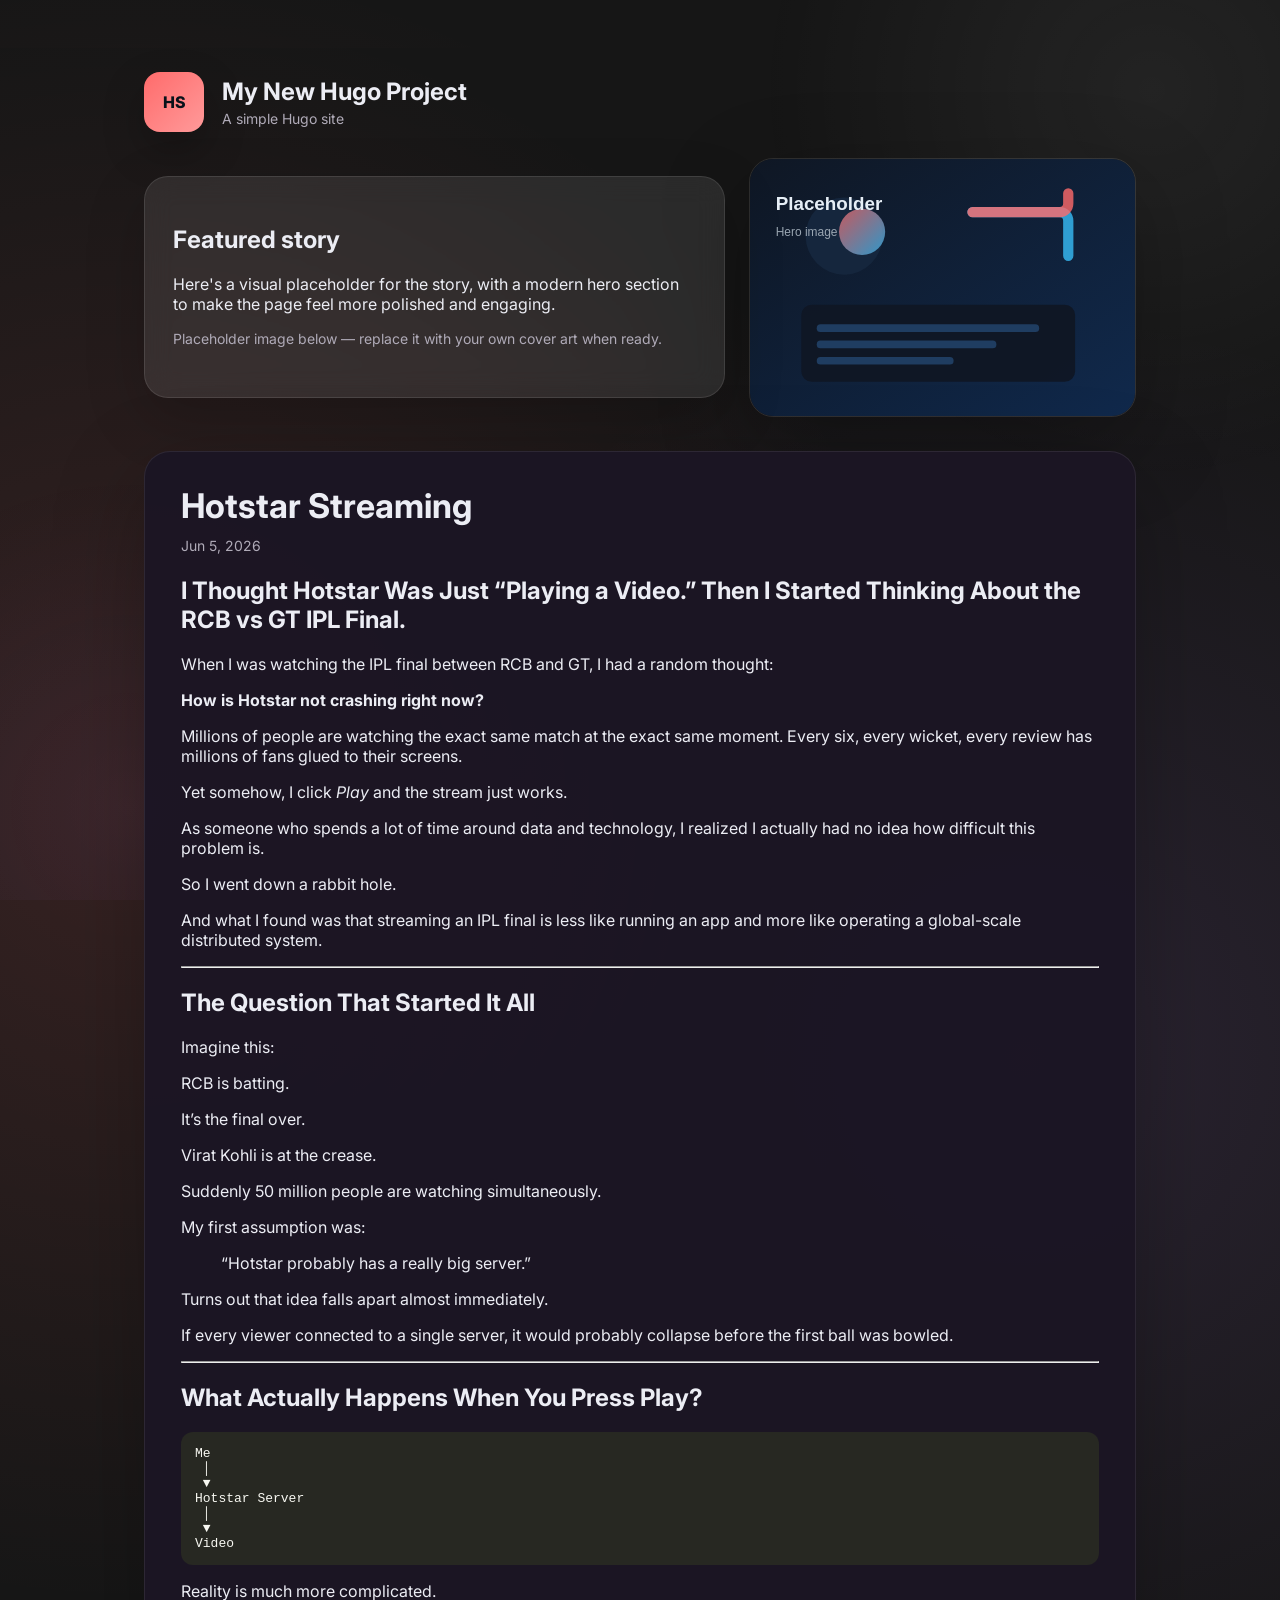
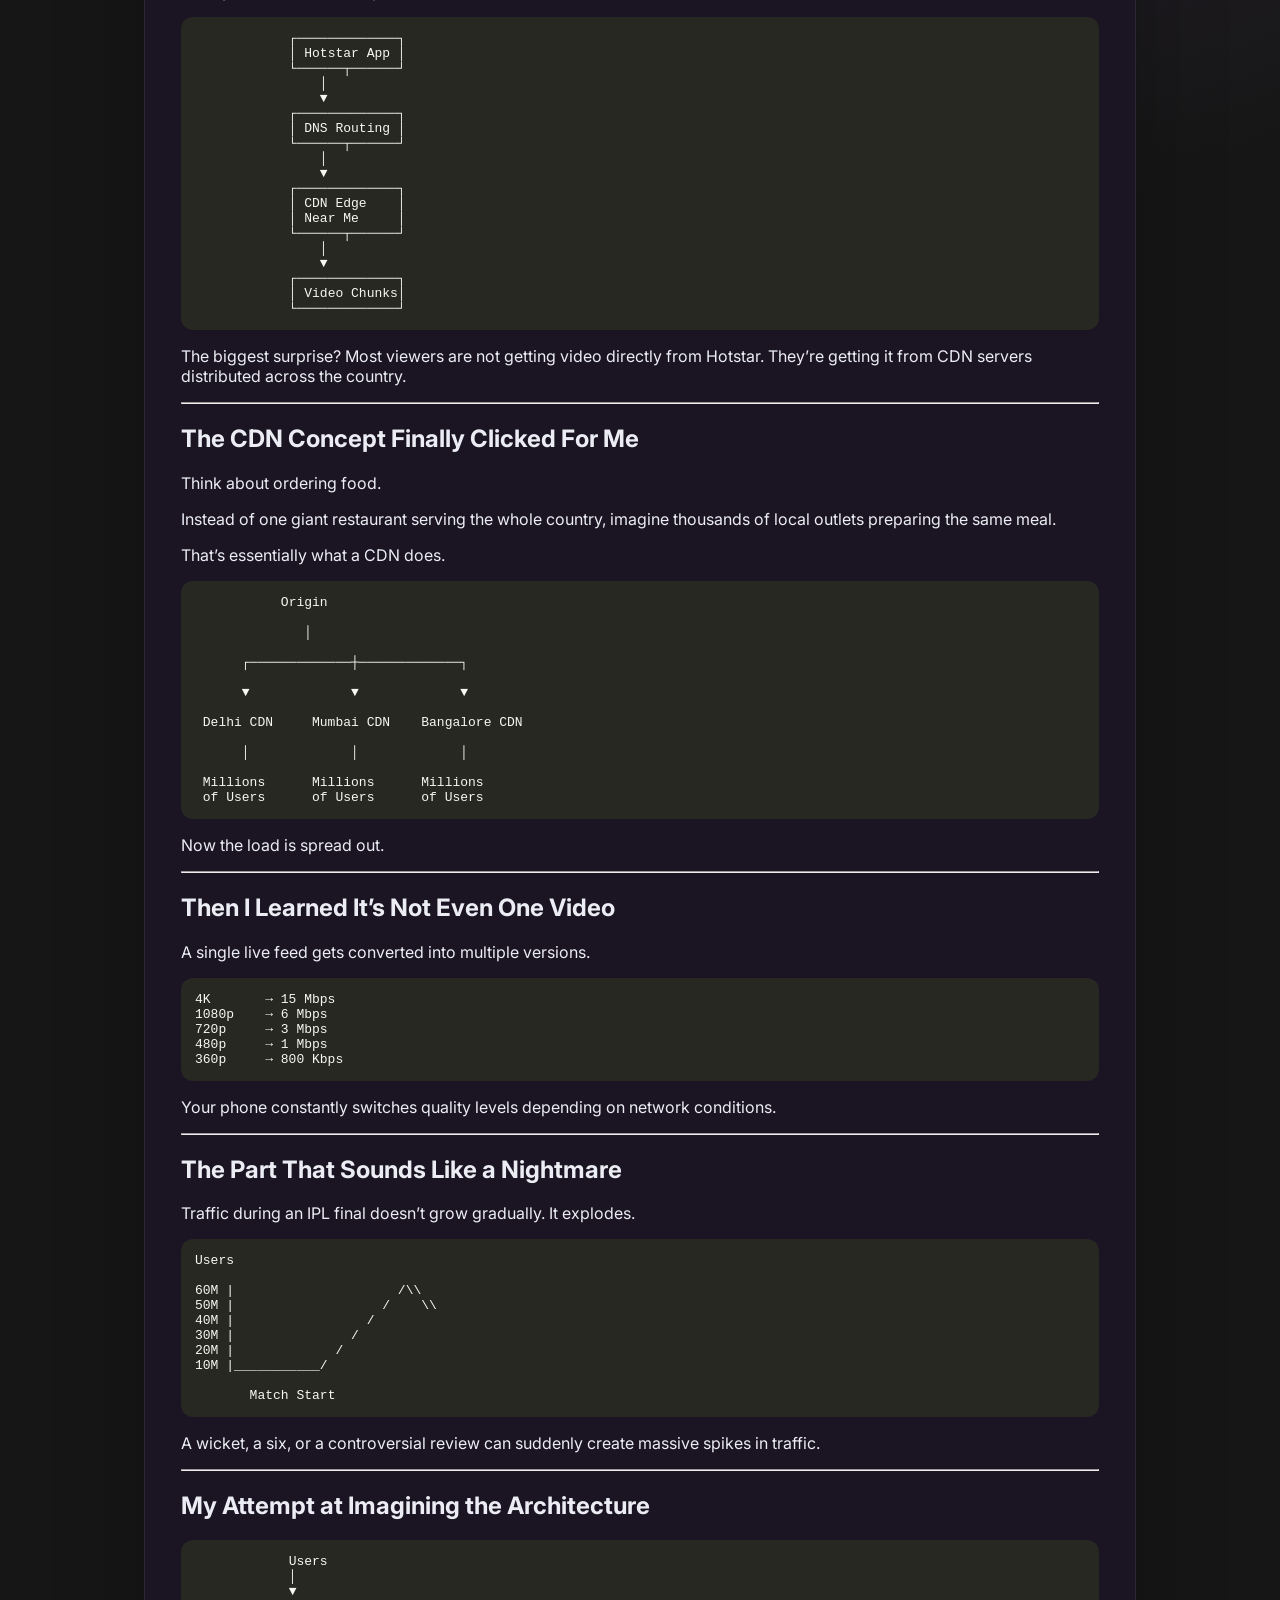
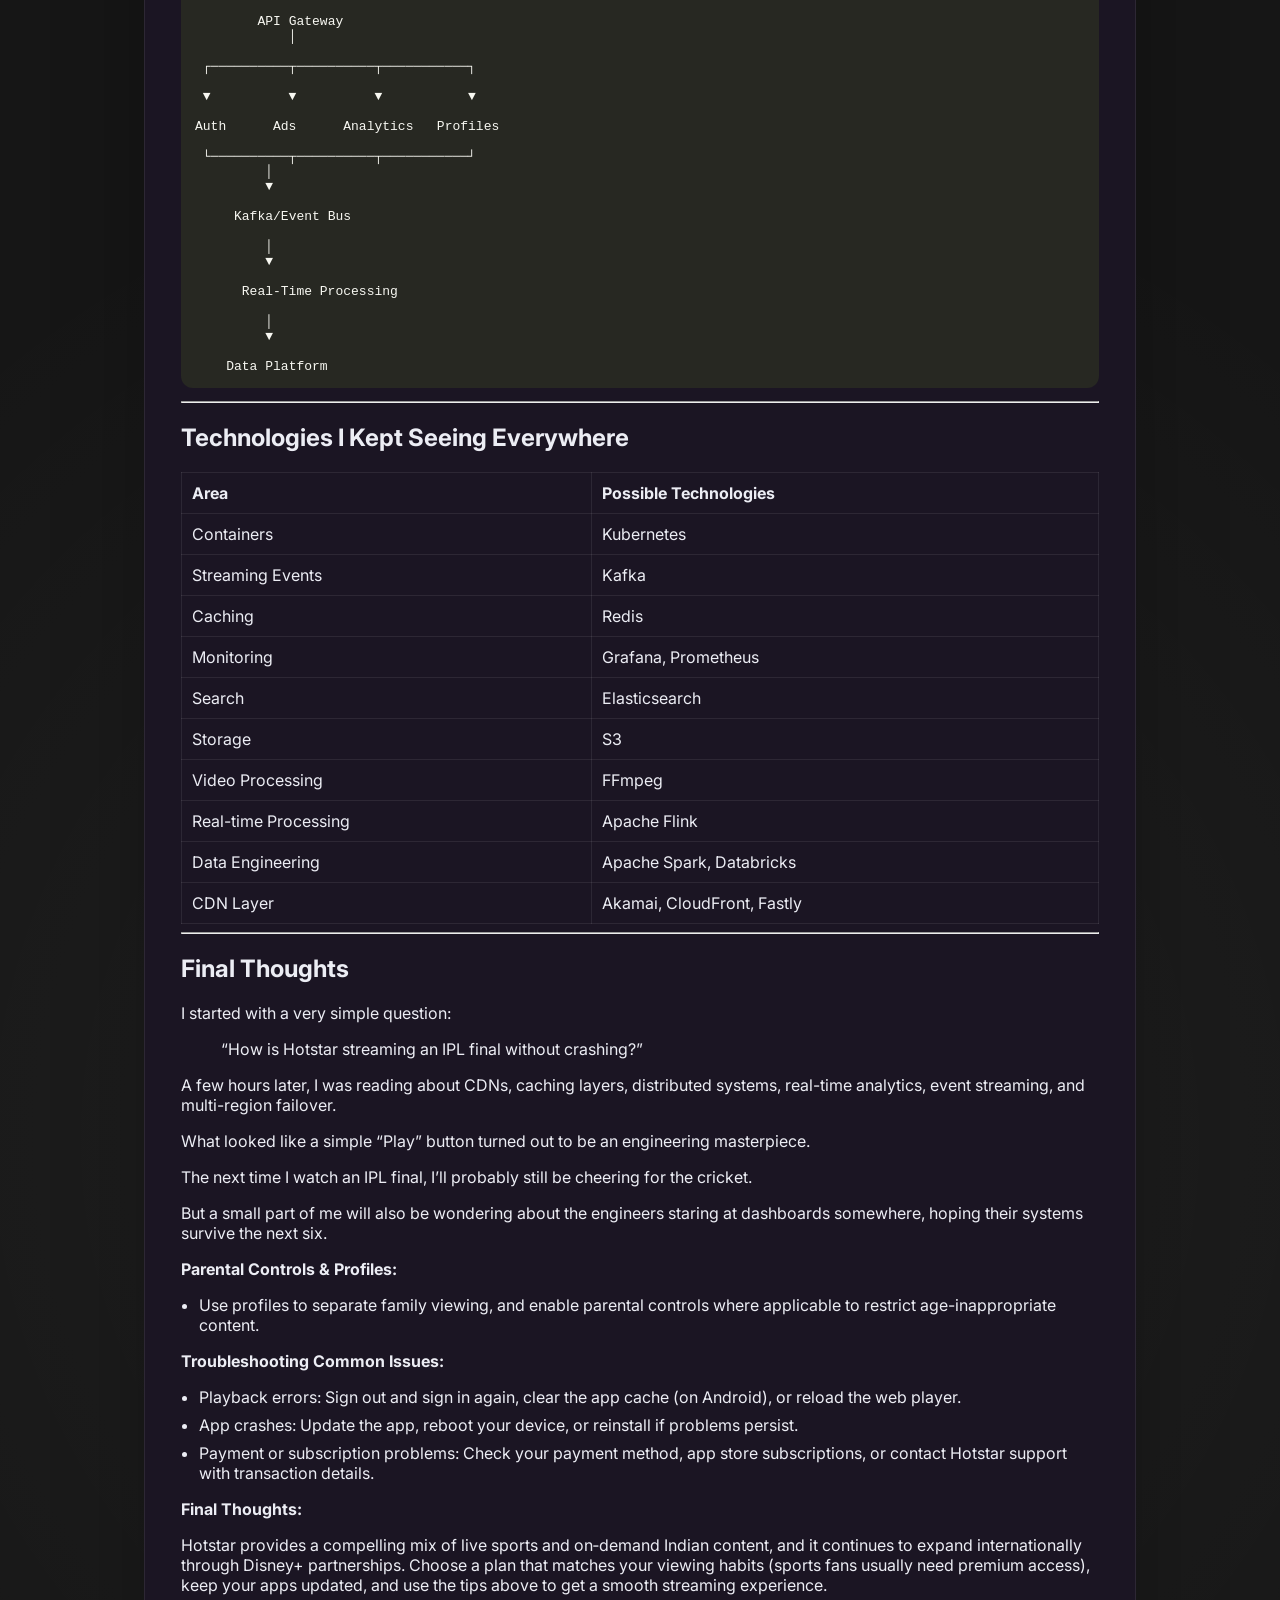
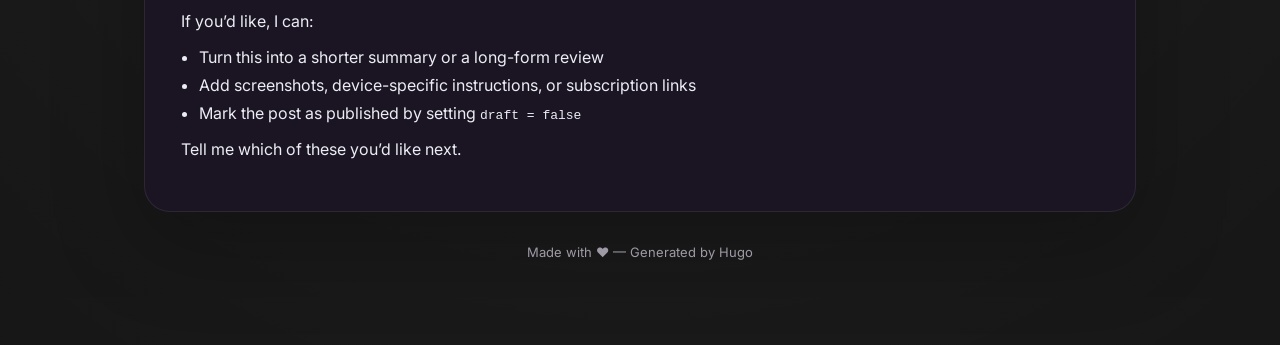
==== posts/hotstar-streaming/index.html @ 92d3372a "Deploy generated Hugo site to root for GitHub Pages" ====
<!doctype html>
<html>
  <head><script src="/livereload.js?mindelay=10&amp;v=2&amp;port=1314&amp;path=livereload" data-no-instant defer></script>
    <meta charset="utf-8">
    <meta name="viewport" content="width=device-width,initial-scale=1">
    <link rel="stylesheet" href="/css/style.css">
    <link href="https://fonts.googleapis.com/css2?family=Inter:wght@300;400;600;700&display=swap" rel="stylesheet">
    <title>Hotstar Streaming - My New Hugo Project</title>
  </head>
  <body>
    <div class="container">
      <div class="site-header">
        <div class="logo">HS</div>
        <div>
          <h1 class="title">My New Hugo Project</h1>
          <p class="subtitle">A simple Hugo site</p>
        </div>
      </div>

      <div class="hero">
        <div class="hero-inner">
          <h2>Featured story</h2>
          <p>Here's a visual placeholder for the story, with a modern hero section to make the page feel more polished and engaging.</p>
          <p class="meta">Placeholder image below — replace it with your own cover art when ready.</p>
        </div>
        <div class="hero-image">
          <img src="/images/placeholder-hero.svg" alt="Placeholder image" />
        </div>
      </div>

      <div class="card">
        <h2 class="post-title">Hotstar Streaming</h2>
        <div class="meta">Jun 5, 2026</div>
        <article>
          <h1 id="i-thought-hotstar-was-just-playing-a-video-then-i-started-thinking-about-the-rcb-vs-gt-ipl-final">I Thought Hotstar Was Just “Playing a Video.” Then I Started Thinking About the RCB vs GT IPL Final.</h1>
<p>When I was watching the IPL final between RCB and GT, I had a random thought:</p>
<p><strong>How is Hotstar not crashing right now?</strong></p>
<p>Millions of people are watching the exact same match at the exact same moment. Every six, every wicket, every review has millions of fans glued to their screens.</p>
<p>Yet somehow, I click <em>Play</em> and the stream just works.</p>
<p>As someone who spends a lot of time around data and technology, I realized I actually had no idea how difficult this problem is.</p>
<p>So I went down a rabbit hole.</p>
<p>And what I found was that streaming an IPL final is less like running an app and more like operating a global-scale distributed system.</p>
<hr>
<h1 id="the-question-that-started-it-all">The Question That Started It All</h1>
<p>Imagine this:</p>
<p>RCB is batting.</p>
<p>It&rsquo;s the final over.</p>
<p>Virat Kohli is at the crease.</p>
<p>Suddenly 50 million people are watching simultaneously.</p>
<p>My first assumption was:</p>
<blockquote>
<p>&ldquo;Hotstar probably has a really big server.&rdquo;</p>
</blockquote>
<p>Turns out that idea falls apart almost immediately.</p>
<p>If every viewer connected to a single server, it would probably collapse before the first ball was bowled.</p>
<hr>
<h2 id="what-actually-happens-when-you-press-play">What Actually Happens When You Press Play?</h2>
<div class="highlight"><pre tabindex="0" style="color:#f8f8f2;background-color:#272822;-moz-tab-size:4;-o-tab-size:4;tab-size:4;-webkit-text-size-adjust:none;"><code class="language-text" data-lang="text"><span style="display:flex;"><span>Me
</span></span><span style="display:flex;"><span> │
</span></span><span style="display:flex;"><span> ▼
</span></span><span style="display:flex;"><span>Hotstar Server
</span></span><span style="display:flex;"><span> │
</span></span><span style="display:flex;"><span> ▼
</span></span><span style="display:flex;"><span>Video
</span></span></code></pre></div><p>Reality is much more complicated.</p>
<div class="highlight"><pre tabindex="0" style="color:#f8f8f2;background-color:#272822;-moz-tab-size:4;-o-tab-size:4;tab-size:4;-webkit-text-size-adjust:none;"><code class="language-text" data-lang="text"><span style="display:flex;"><span>			┌─────────────┐
</span></span><span style="display:flex;"><span>			│ Hotstar App │
</span></span><span style="display:flex;"><span>			└──────┬──────┘
</span></span><span style="display:flex;"><span>				│
</span></span><span style="display:flex;"><span>				▼
</span></span><span style="display:flex;"><span>			┌─────────────┐
</span></span><span style="display:flex;"><span>			│ DNS Routing │
</span></span><span style="display:flex;"><span>			└──────┬──────┘
</span></span><span style="display:flex;"><span>				│
</span></span><span style="display:flex;"><span>				▼
</span></span><span style="display:flex;"><span>			┌─────────────┐
</span></span><span style="display:flex;"><span>			│ CDN Edge    │
</span></span><span style="display:flex;"><span>			│ Near Me     │
</span></span><span style="display:flex;"><span>			└──────┬──────┘
</span></span><span style="display:flex;"><span>				│
</span></span><span style="display:flex;"><span>				▼
</span></span><span style="display:flex;"><span>			┌─────────────┐
</span></span><span style="display:flex;"><span>			│ Video Chunks│
</span></span><span style="display:flex;"><span>			└─────────────┘
</span></span></code></pre></div><p>The biggest surprise? Most viewers are not getting video directly from Hotstar. They&rsquo;re getting it from CDN servers distributed across the country.</p>
<hr>
<h2 id="the-cdn-concept-finally-clicked-for-me">The CDN Concept Finally Clicked For Me</h2>
<p>Think about ordering food.</p>
<p>Instead of one giant restaurant serving the whole country, imagine thousands of local outlets preparing the same meal.</p>
<p>That&rsquo;s essentially what a CDN does.</p>
<div class="highlight"><pre tabindex="0" style="color:#f8f8f2;background-color:#272822;-moz-tab-size:4;-o-tab-size:4;tab-size:4;-webkit-text-size-adjust:none;"><code class="language-text" data-lang="text"><span style="display:flex;"><span>		   Origin
</span></span><span style="display:flex;"><span>
</span></span><span style="display:flex;"><span>		      │
</span></span><span style="display:flex;"><span>
</span></span><span style="display:flex;"><span>      ┌─────────────┼─────────────┐
</span></span><span style="display:flex;"><span>
</span></span><span style="display:flex;"><span>      ▼             ▼             ▼
</span></span><span style="display:flex;"><span>
</span></span><span style="display:flex;"><span> Delhi CDN     Mumbai CDN    Bangalore CDN
</span></span><span style="display:flex;"><span>
</span></span><span style="display:flex;"><span>      │             │             │
</span></span><span style="display:flex;"><span>
</span></span><span style="display:flex;"><span> Millions      Millions      Millions
</span></span><span style="display:flex;"><span> of Users      of Users      of Users
</span></span></code></pre></div><p>Now the load is spread out.</p>
<hr>
<h2 id="then-i-learned-its-not-even-one-video">Then I Learned It&rsquo;s Not Even One Video</h2>
<p>A single live feed gets converted into multiple versions.</p>
<div class="highlight"><pre tabindex="0" style="color:#f8f8f2;background-color:#272822;-moz-tab-size:4;-o-tab-size:4;tab-size:4;-webkit-text-size-adjust:none;"><code class="language-text" data-lang="text"><span style="display:flex;"><span>4K       → 15 Mbps
</span></span><span style="display:flex;"><span>1080p    → 6 Mbps
</span></span><span style="display:flex;"><span>720p     → 3 Mbps
</span></span><span style="display:flex;"><span>480p     → 1 Mbps
</span></span><span style="display:flex;"><span>360p     → 800 Kbps
</span></span></code></pre></div><p>Your phone constantly switches quality levels depending on network conditions.</p>
<hr>
<h2 id="the-part-that-sounds-like-a-nightmare">The Part That Sounds Like a Nightmare</h2>
<p>Traffic during an IPL final doesn&rsquo;t grow gradually. It explodes.</p>
<div class="highlight"><pre tabindex="0" style="color:#f8f8f2;background-color:#272822;-moz-tab-size:4;-o-tab-size:4;tab-size:4;-webkit-text-size-adjust:none;"><code class="language-text" data-lang="text"><span style="display:flex;"><span>Users
</span></span><span style="display:flex;"><span>
</span></span><span style="display:flex;"><span>60M |                     /\\
</span></span><span style="display:flex;"><span>50M |                   /    \\
</span></span><span style="display:flex;"><span>40M |                 /
</span></span><span style="display:flex;"><span>30M |               /
</span></span><span style="display:flex;"><span>20M |             /
</span></span><span style="display:flex;"><span>10M |___________/
</span></span><span style="display:flex;"><span>
</span></span><span style="display:flex;"><span>	   Match Start
</span></span></code></pre></div><p>A wicket, a six, or a controversial review can suddenly create massive spikes in traffic.</p>
<hr>
<h2 id="my-attempt-at-imagining-the-architecture">My Attempt at Imagining the Architecture</h2>
<div class="highlight"><pre tabindex="0" style="color:#f8f8f2;background-color:#272822;-moz-tab-size:4;-o-tab-size:4;tab-size:4;-webkit-text-size-adjust:none;"><code class="language-text" data-lang="text"><span style="display:flex;"><span>		    Users
</span></span><span style="display:flex;"><span>			│
</span></span><span style="display:flex;"><span>			▼
</span></span><span style="display:flex;"><span>
</span></span><span style="display:flex;"><span>		API Gateway
</span></span><span style="display:flex;"><span>			│
</span></span><span style="display:flex;"><span>
</span></span><span style="display:flex;"><span> ┌──────────┬──────────┬───────────┐
</span></span><span style="display:flex;"><span>
</span></span><span style="display:flex;"><span> ▼          ▼          ▼           ▼
</span></span><span style="display:flex;"><span>
</span></span><span style="display:flex;"><span>Auth      Ads      Analytics   Profiles
</span></span><span style="display:flex;"><span>
</span></span><span style="display:flex;"><span> └──────────┬──────────┬───────────┘
</span></span><span style="display:flex;"><span>	     │
</span></span><span style="display:flex;"><span>	     ▼
</span></span><span style="display:flex;"><span>
</span></span><span style="display:flex;"><span>	 Kafka/Event Bus
</span></span><span style="display:flex;"><span>
</span></span><span style="display:flex;"><span>	     │
</span></span><span style="display:flex;"><span>	     ▼
</span></span><span style="display:flex;"><span>
</span></span><span style="display:flex;"><span>      Real-Time Processing
</span></span><span style="display:flex;"><span>
</span></span><span style="display:flex;"><span>	     │
</span></span><span style="display:flex;"><span>	     ▼
</span></span><span style="display:flex;"><span>
</span></span><span style="display:flex;"><span>	Data Platform
</span></span></code></pre></div><hr>
<h2 id="technologies-i-kept-seeing-everywhere">Technologies I Kept Seeing Everywhere</h2>
<table>
	<thead>
			<tr>
					<th>Area</th>
					<th>Possible Technologies</th>
			</tr>
	</thead>
	<tbody>
			<tr>
					<td>Containers</td>
					<td>Kubernetes</td>
			</tr>
			<tr>
					<td>Streaming Events</td>
					<td>Kafka</td>
			</tr>
			<tr>
					<td>Caching</td>
					<td>Redis</td>
			</tr>
			<tr>
					<td>Monitoring</td>
					<td>Grafana, Prometheus</td>
			</tr>
			<tr>
					<td>Search</td>
					<td>Elasticsearch</td>
			</tr>
			<tr>
					<td>Storage</td>
					<td>S3</td>
			</tr>
			<tr>
					<td>Video Processing</td>
					<td>FFmpeg</td>
			</tr>
			<tr>
					<td>Real-time Processing</td>
					<td>Apache Flink</td>
			</tr>
			<tr>
					<td>Data Engineering</td>
					<td>Apache Spark, Databricks</td>
			</tr>
			<tr>
					<td>CDN Layer</td>
					<td>Akamai, CloudFront, Fastly</td>
			</tr>
	</tbody>
</table>
<hr>
<h2 id="final-thoughts">Final Thoughts</h2>
<p>I started with a very simple question:</p>
<blockquote>
<p>&ldquo;How is Hotstar streaming an IPL final without crashing?&rdquo;</p>
</blockquote>
<p>A few hours later, I was reading about CDNs, caching layers, distributed systems, real-time analytics, event streaming, and multi-region failover.</p>
<p>What looked like a simple &ldquo;Play&rdquo; button turned out to be an engineering masterpiece.</p>
<p>The next time I watch an IPL final, I&rsquo;ll probably still be cheering for the cricket.</p>
<p>But a small part of me will also be wondering about the engineers staring at dashboards somewhere, hoping their systems survive the next six.</p>
<p><strong>Parental Controls &amp; Profiles:</strong></p>
<ul>
<li>Use profiles to separate family viewing, and enable parental controls where applicable to restrict age-inappropriate content.</li>
</ul>
<p><strong>Troubleshooting Common Issues:</strong></p>
<ul>
<li>Playback errors: Sign out and sign in again, clear the app cache (on Android), or reload the web player.</li>
<li>App crashes: Update the app, reboot your device, or reinstall if problems persist.</li>
<li>Payment or subscription problems: Check your payment method, app store subscriptions, or contact Hotstar support with transaction details.</li>
</ul>
<p><strong>Final Thoughts:</strong></p>
<p>Hotstar provides a compelling mix of live sports and on‑demand Indian content, and it continues to expand internationally through Disney+ partnerships. Choose a plan that matches your viewing habits (sports fans usually need premium access), keep your apps updated, and use the tips above to get a smooth streaming experience.</p>
<p>If you&rsquo;d like, I can:</p>
<ul>
<li>Turn this into a shorter summary or a long-form review</li>
<li>Add screenshots, device-specific instructions, or subscription links</li>
<li>Mark the post as published by setting <code>draft = false</code></li>
</ul>
<p>Tell me which of these you&rsquo;d like next.</p>

        </article>
      </div>

      <footer>
        <p>Made with ❤ — Generated by Hugo</p>
      </footer>
    </div>
  </body>
</html>
---- css/style.css ----
:root{
  --bg:#161616;
  --card:#1e1e26;
  --muted:#b0abb8;
  --accent:#ff6b6b;
  --accent2:#c084fc;
  --maxw:1040px;
}
*{box-sizing:border-box}
html,body{min-height:100%;margin:0;font-family:Inter, system-ui, -apple-system, 'Segoe UI', Roboto, 'Helvetica Neue', Arial;background:radial-gradient(circle at 10% 15%, rgba(255,107,107,0.14), transparent 18%),radial-gradient(circle at 80% 20%, rgba(192,132,252,0.12), transparent 18%),radial-gradient(circle at 50% 85%, rgba(255,255,255,0.05), transparent 24%), var(--bg);color:#ecedf4}
body::before{content:'';position:fixed;inset:0;background:radial-gradient(circle at 90% 10%, rgba(255,255,255,0.06), transparent 28%),radial-gradient(circle at 10% 90%, rgba(192,132,252,0.05), transparent 24%);pointer-events:none;z-index:0}
a{color:var(--accent);text-decoration:none}
.container{position:relative;z-index:1;max-width:var(--maxw);margin:48px auto;padding:24px}
.site-header{display:flex;align-items:center;gap:18px;margin-bottom:26px}
.logo{width:60px;height:60px;border-radius:16px;background:linear-gradient(135deg,var(--accent),#ff9a9a);display:flex;align-items:center;justify-content:center;font-weight:800;color:#08121a;box-shadow:0 18px 40px rgba(0,0,0,0.25)}
.title{font-size:24px;margin:0}
.subtitle{color:var(--muted);margin:4px 0 0;font-size:14px}
.hero{display:grid;grid-template-columns:1.35fr 0.9fr;gap:24px;margin-bottom:34px;align-items:center}
.hero-inner{background:rgba(255,255,255,0.09);border:1px solid rgba(255,255,255,0.10);padding:28px;border-radius:24px;box-shadow:0 20px 60px rgba(0,0,0,0.18);backdrop-filter:blur(14px)}
.hero-image{border-radius:24px;overflow:hidden;box-shadow:0 28px 90px rgba(0,0,0,0.25);border:1px solid rgba(255,255,255,0.10)}
.hero-image img{display:block;width:100%;height:auto}
.card{position:relative;z-index:2;background:rgba(28,22,36,0.98);border:1px solid rgba(255,255,255,0.08);padding:36px;border-radius:26px;box-shadow: 0 28px 90px rgba(0,0,0,0.25);margin-top:12px}
.post-title{margin:0 0 14px 0;font-size:34px;line-height:1.05}
.meta{color:var(--muted);font-size:14px;margin-bottom:22px}
ul{padding-left:18px;margin:12px 0}
li{margin-bottom:8px}
pre{background:rgba(255,255,255,0.05);padding:14px;border-radius:12px;overflow:auto}
table{width:100%;border-collapse:collapse}
table th, table td{border:1px solid rgba(255,255,255,0.08);padding:10px;text-align:left}
footer{color:var(--muted);font-size:13px;margin-top:32px;text-align:center}
@media (max-width:860px){.hero{grid-template-columns:1fr;}.hero-image{max-width:100%}.container{margin:28px auto;padding:18px}}
@media (max-width:720px){.post-title{font-size:26px}.site-header{flex-direction:column;align-items:flex-start}.title{font-size:22px}.hero-inner{padding:20px}.container{margin:18px auto;padding:16px}}
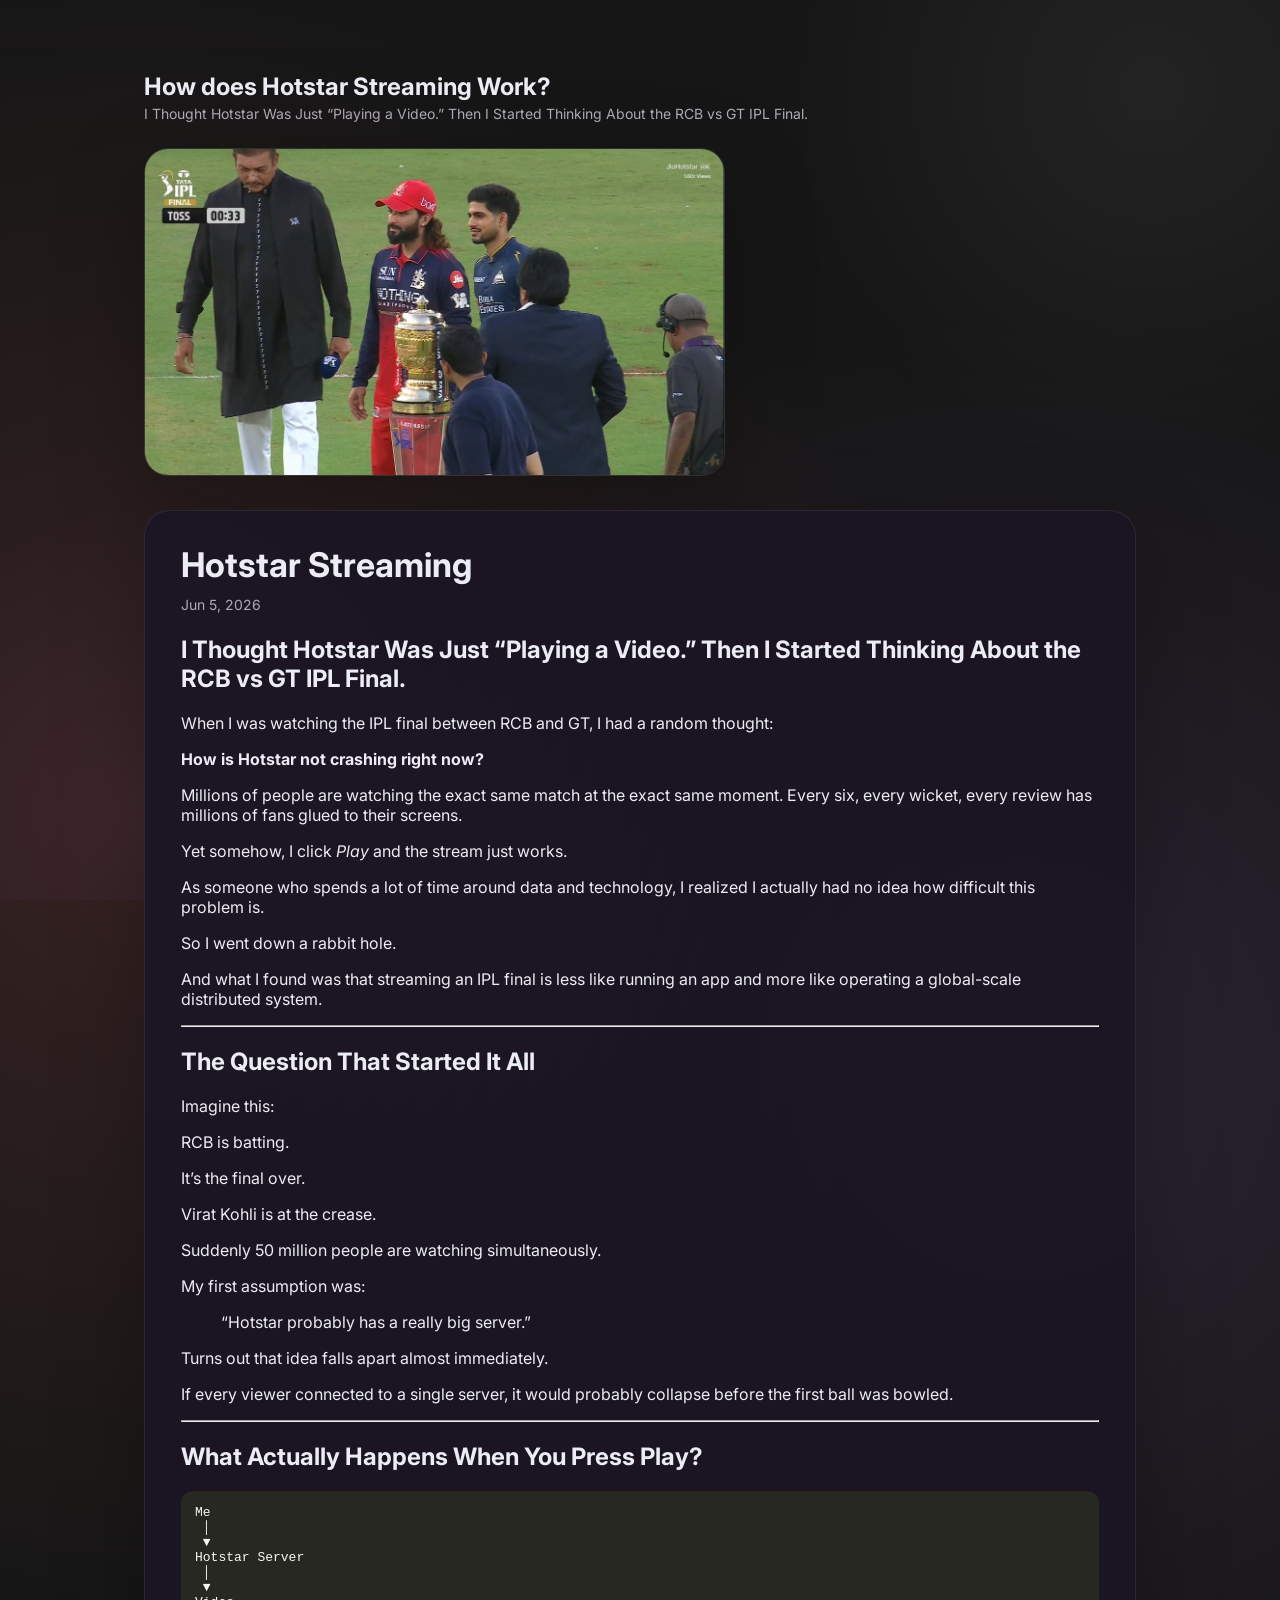
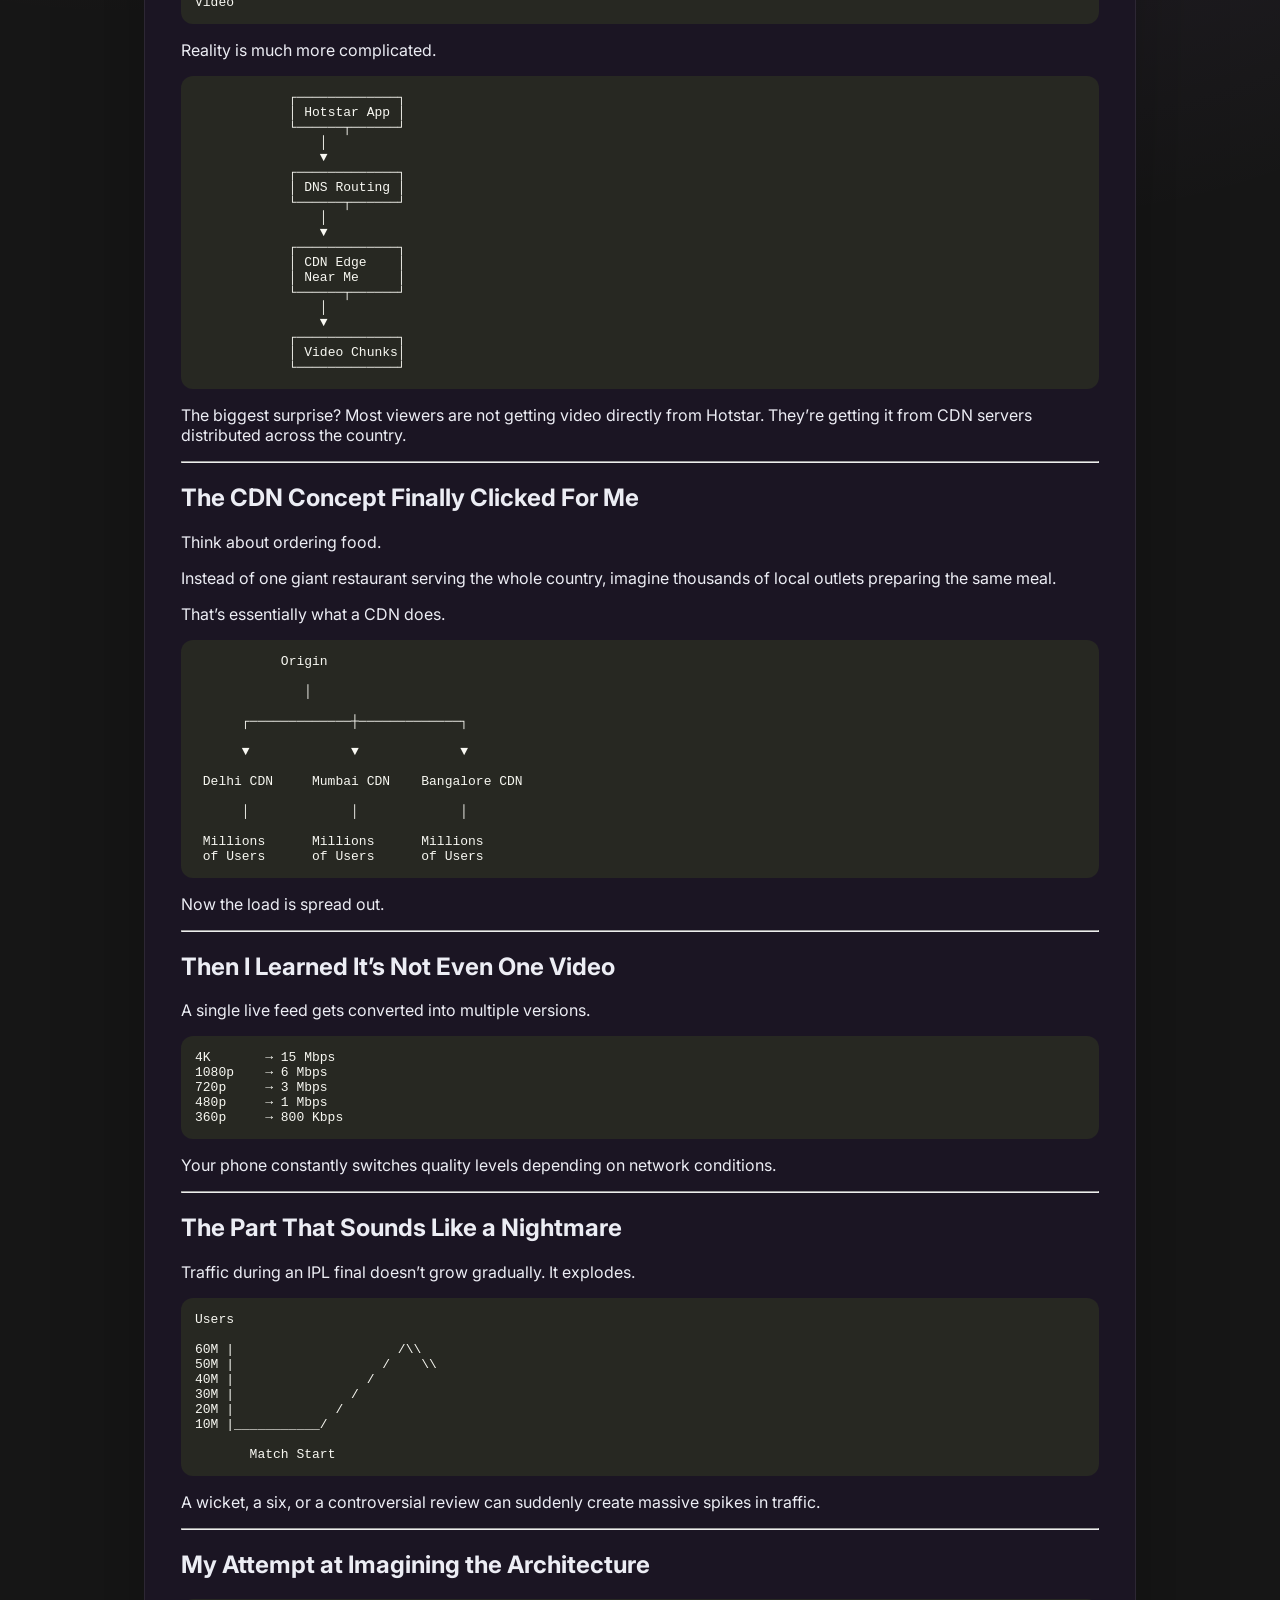
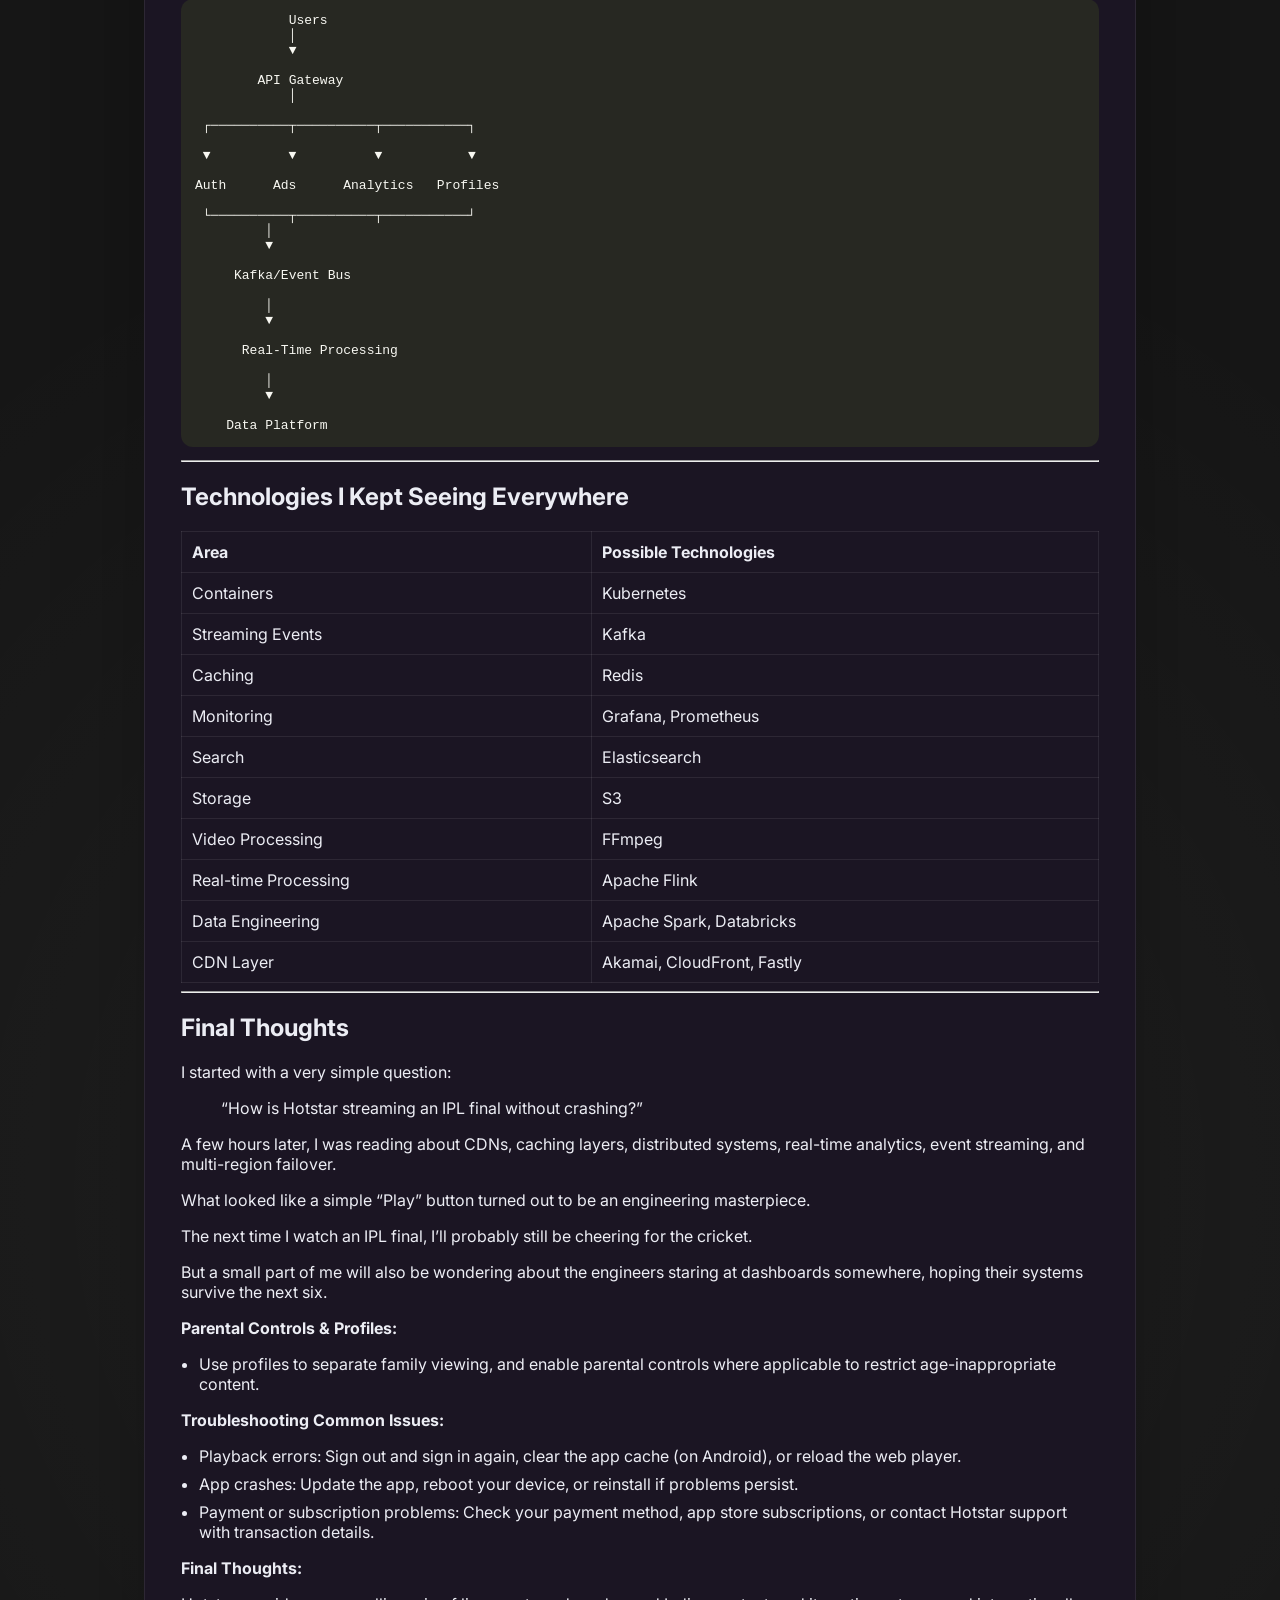
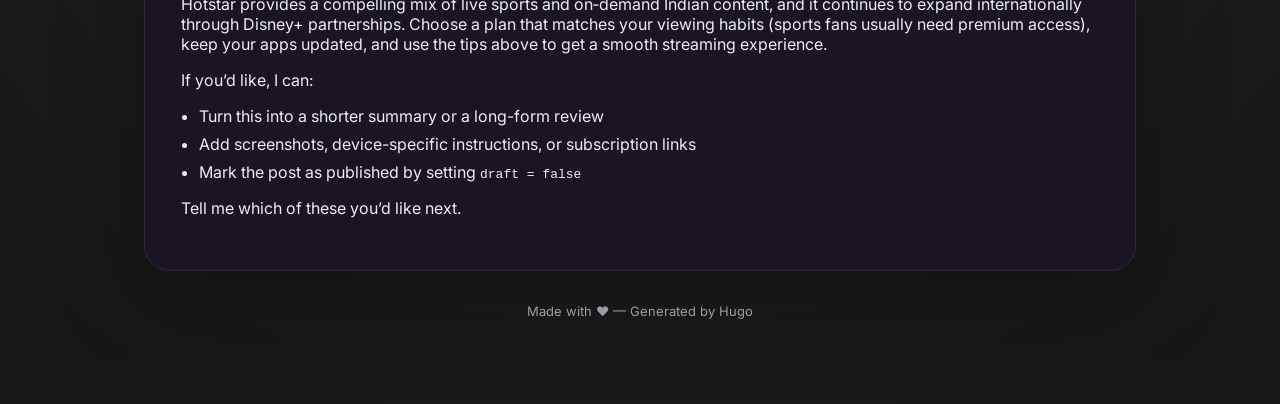
==== commit 3dfa1d06: "index changes" ====
--- a/posts/hotstar-streaming/index.html
+++ b/posts/hotstar-streaming/index.html
@@ -10,21 +10,21 @@
   <body>
     <div class="container">
       <div class="site-header">
-        <div class="logo">HS</div>
+        <!-- <div class="logo">HS</div> -->
         <div>
-          <h1 class="title">My New Hugo Project</h1>
-          <p class="subtitle">A simple Hugo site</p>
+          <h1 class="title">How does Hotstar Streaming Work?</h1>
+          <p class="subtitle">I Thought Hotstar Was Just “Playing a Video.” Then I Started Thinking About the RCB vs GT IPL Final.</p>
         </div>
       </div>
 
       <div class="hero">
-        <div class="hero-inner">
+        <!-- <div class="hero-inner">
           <h2>Featured story</h2>
           <p>Here's a visual placeholder for the story, with a modern hero section to make the page feel more polished and engaging.</p>
           <p class="meta">Placeholder image below — replace it with your own cover art when ready.</p>
-        </div>
+        </div> -->
         <div class="hero-image">
-          <img src="/images/placeholder-hero.svg" alt="Placeholder image" />
+          <img src="/images/placeholder-hero.jpg" alt="Placeholder image" />
         </div>
       </div>
 
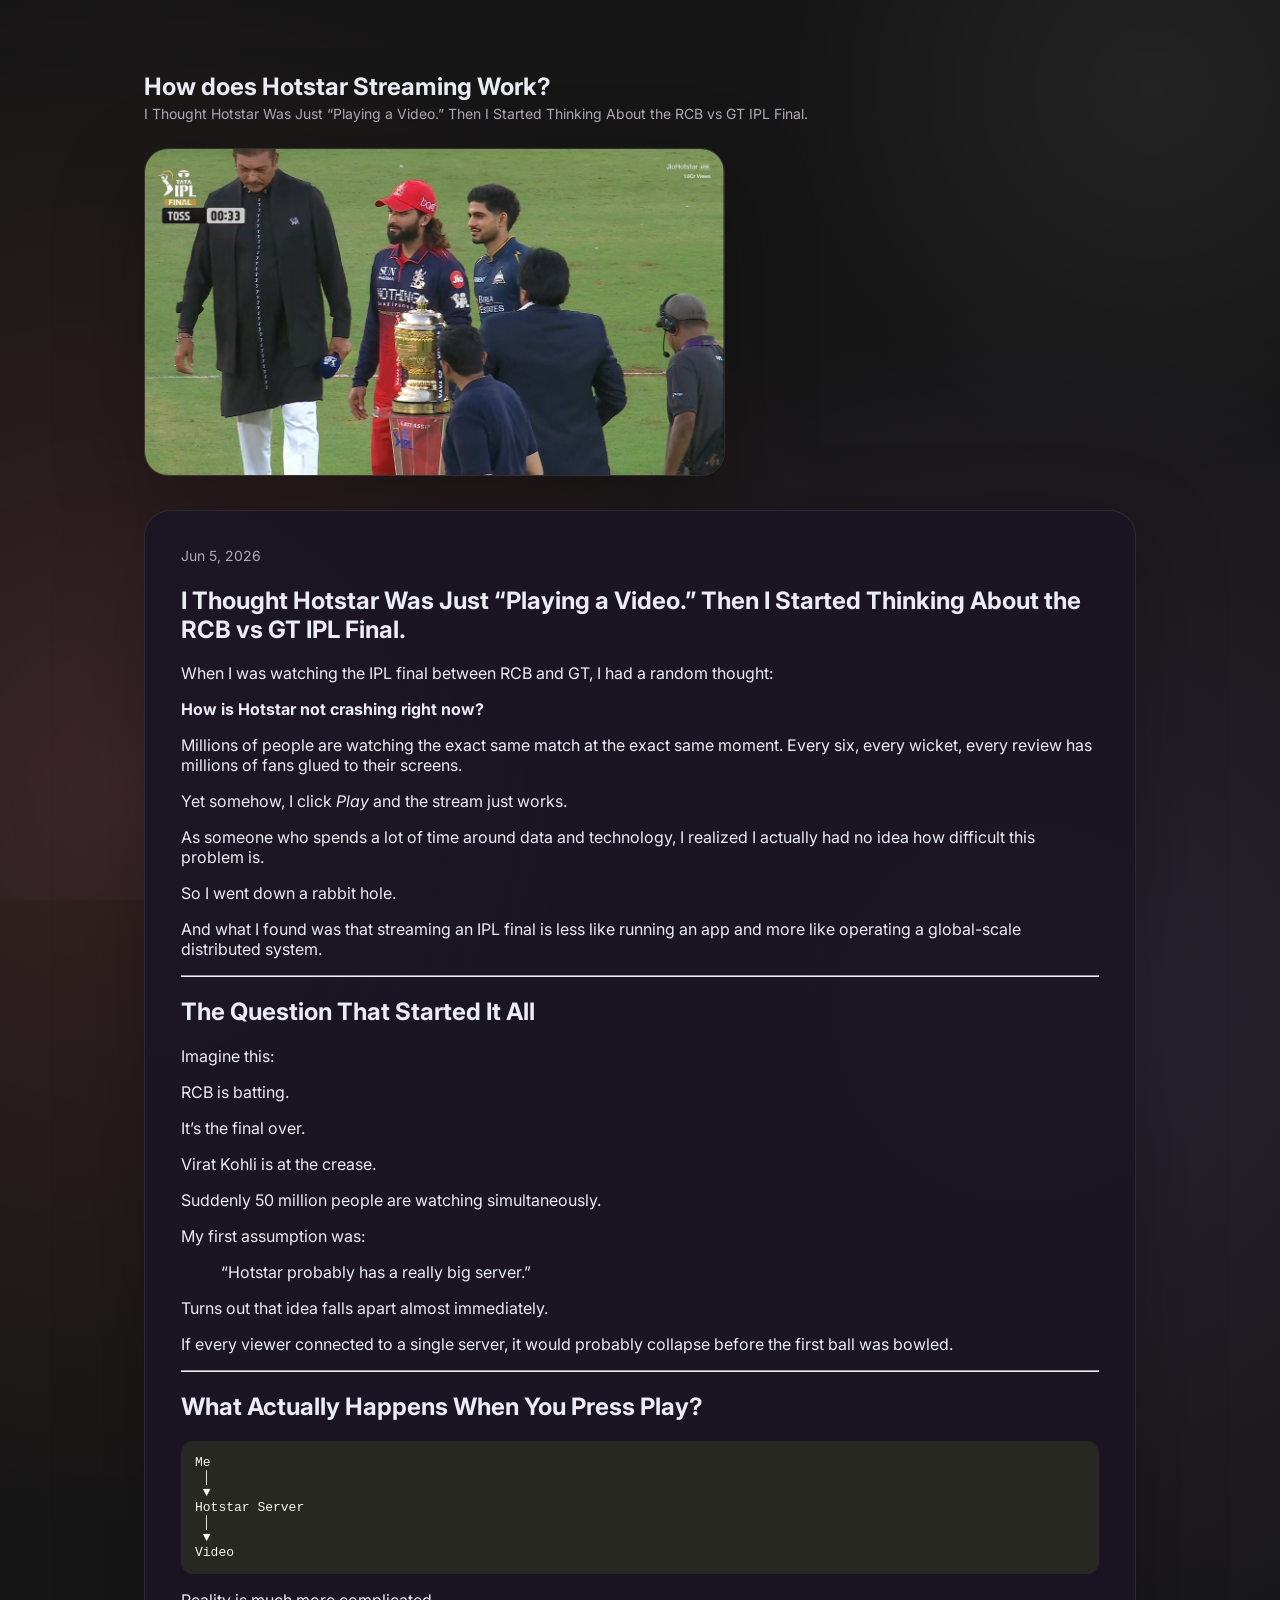
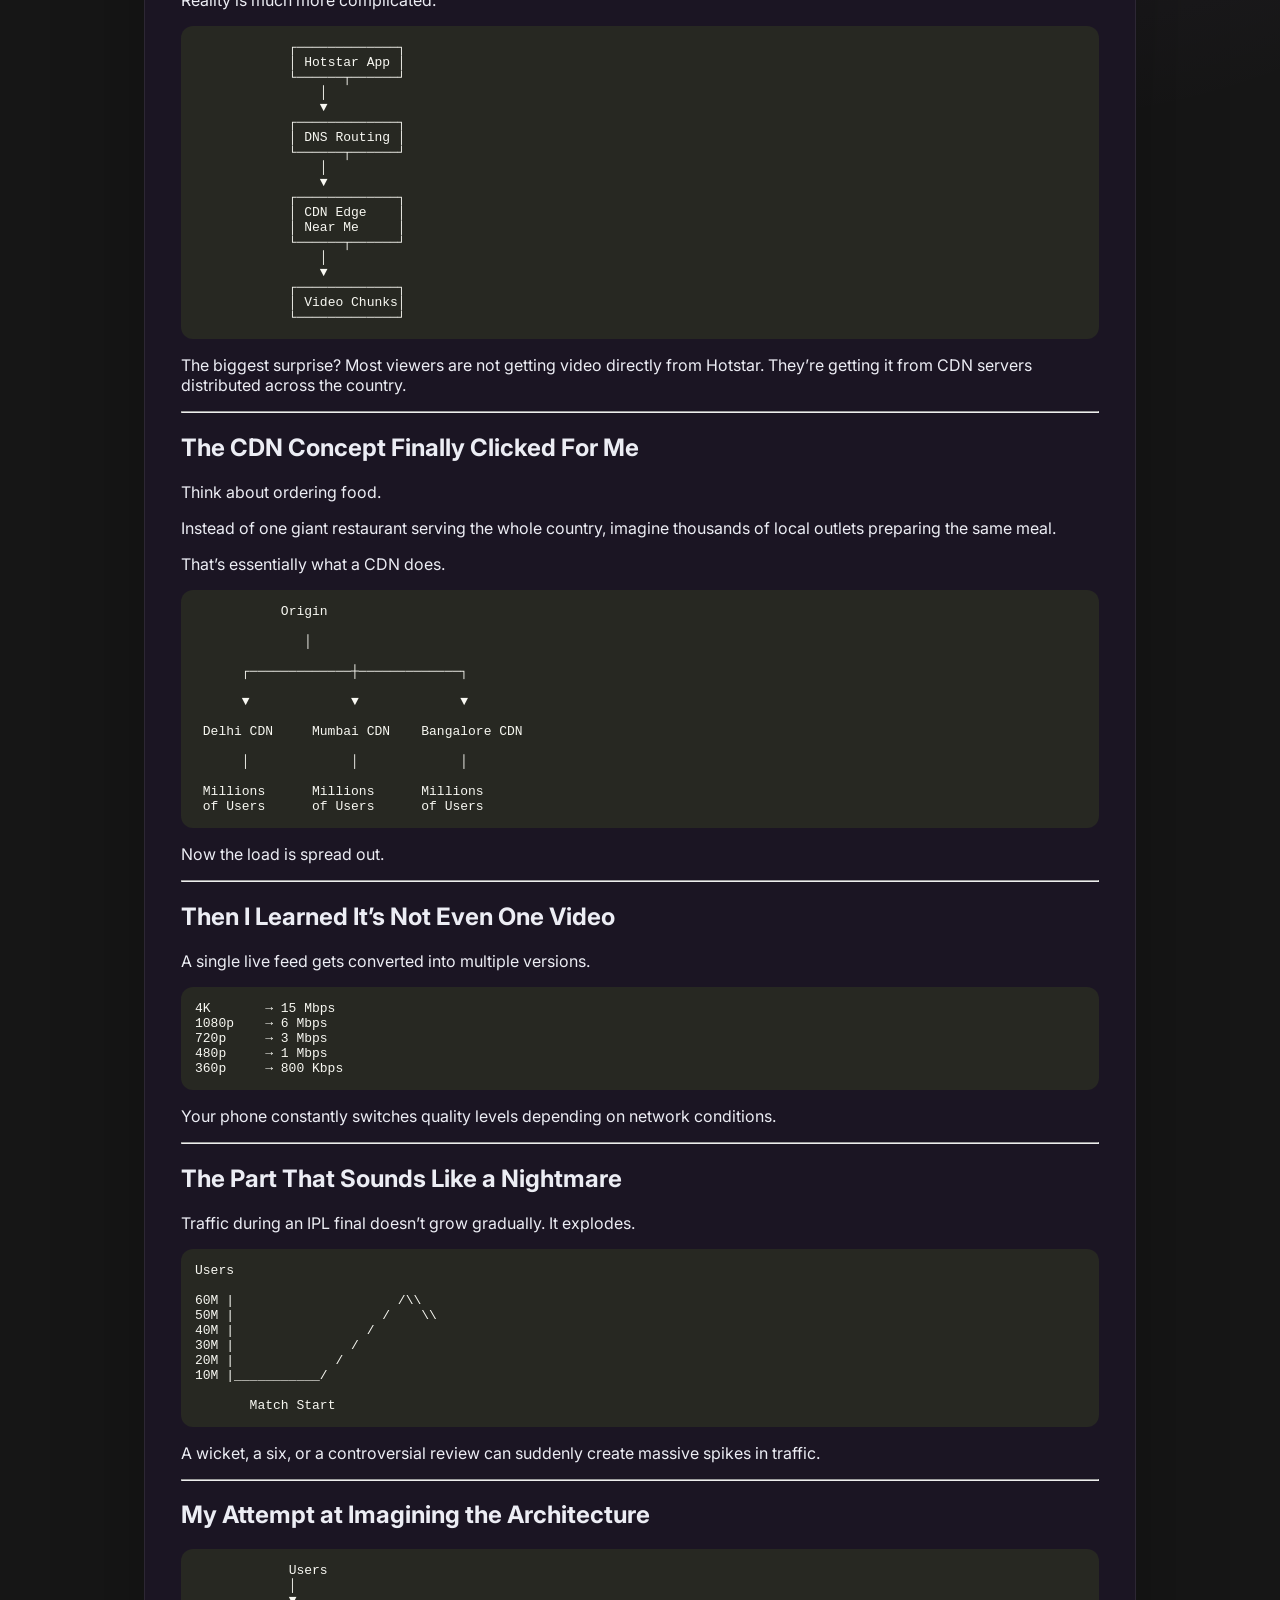
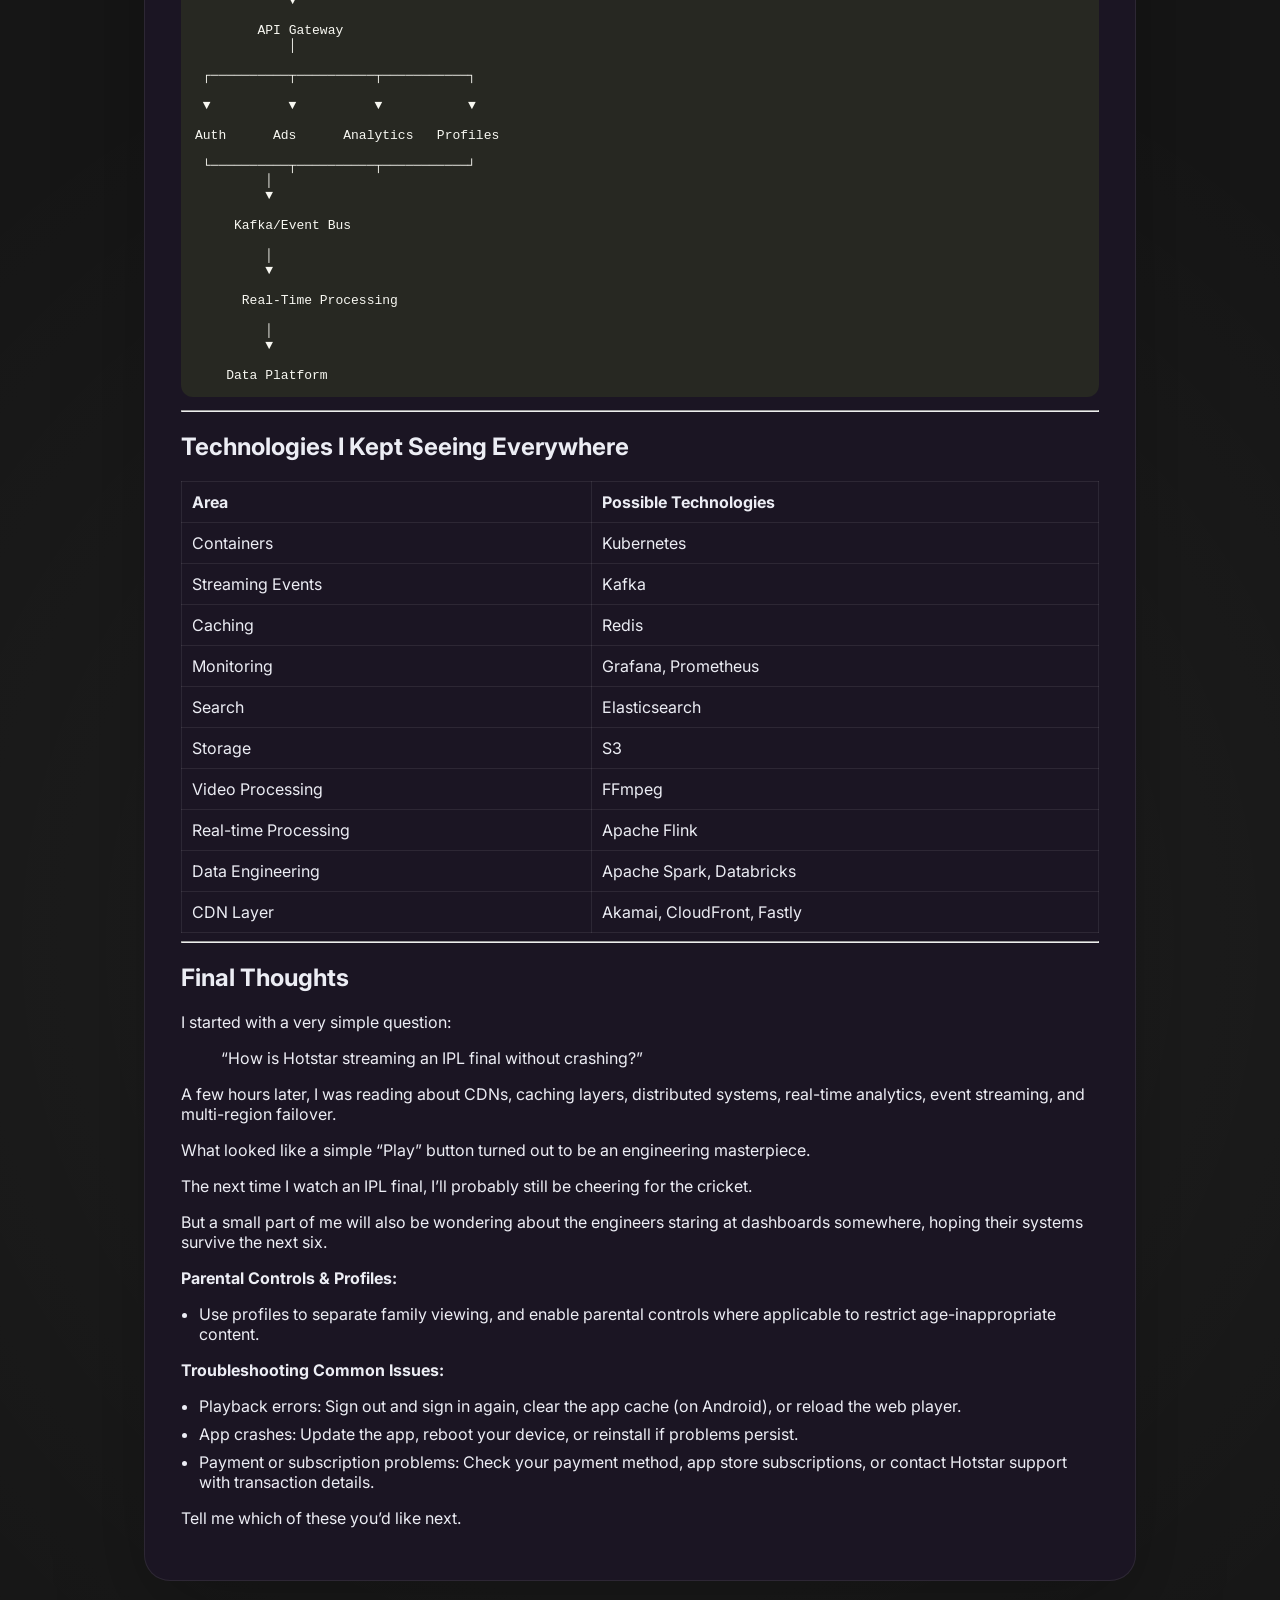
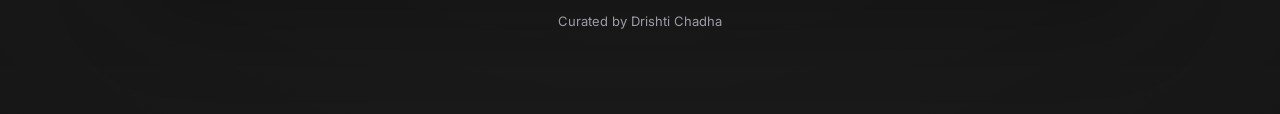
==== commit 85de8ca4: "Editing blog content" ====
--- a/posts/hotstar-streaming/index.html
+++ b/posts/hotstar-streaming/index.html
@@ -29,7 +29,7 @@
       </div>
 
       <div class="card">
-        <h2 class="post-title">Hotstar Streaming</h2>
+        <!-- <h2 class="post-title">Hotstar Streaming</h2> -->
         <div class="meta">Jun 5, 2026</div>
         <article>
           <h1 id="i-thought-hotstar-was-just-playing-a-video-then-i-started-thinking-about-the-rcb-vs-gt-ipl-final">I Thought Hotstar Was Just “Playing a Video.” Then I Started Thinking About the RCB vs GT IPL Final.</h1>
@@ -228,13 +228,6 @@
 <li>App crashes: Update the app, reboot your device, or reinstall if problems persist.</li>
 <li>Payment or subscription problems: Check your payment method, app store subscriptions, or contact Hotstar support with transaction details.</li>
 </ul>
-<p><strong>Final Thoughts:</strong></p>
-<p>Hotstar provides a compelling mix of live sports and on‑demand Indian content, and it continues to expand internationally through Disney+ partnerships. Choose a plan that matches your viewing habits (sports fans usually need premium access), keep your apps updated, and use the tips above to get a smooth streaming experience.</p>
-<p>If you&rsquo;d like, I can:</p>
-<ul>
-<li>Turn this into a shorter summary or a long-form review</li>
-<li>Add screenshots, device-specific instructions, or subscription links</li>
-<li>Mark the post as published by setting <code>draft = false</code></li>
 </ul>
 <p>Tell me which of these you&rsquo;d like next.</p>
 
@@ -242,7 +235,7 @@
       </div>
 
       <footer>
-        <p>Made with ❤ — Generated by Hugo</p>
+        <p>Curated by Drishti Chadha</p>
       </footer>
     </div>
   </body>
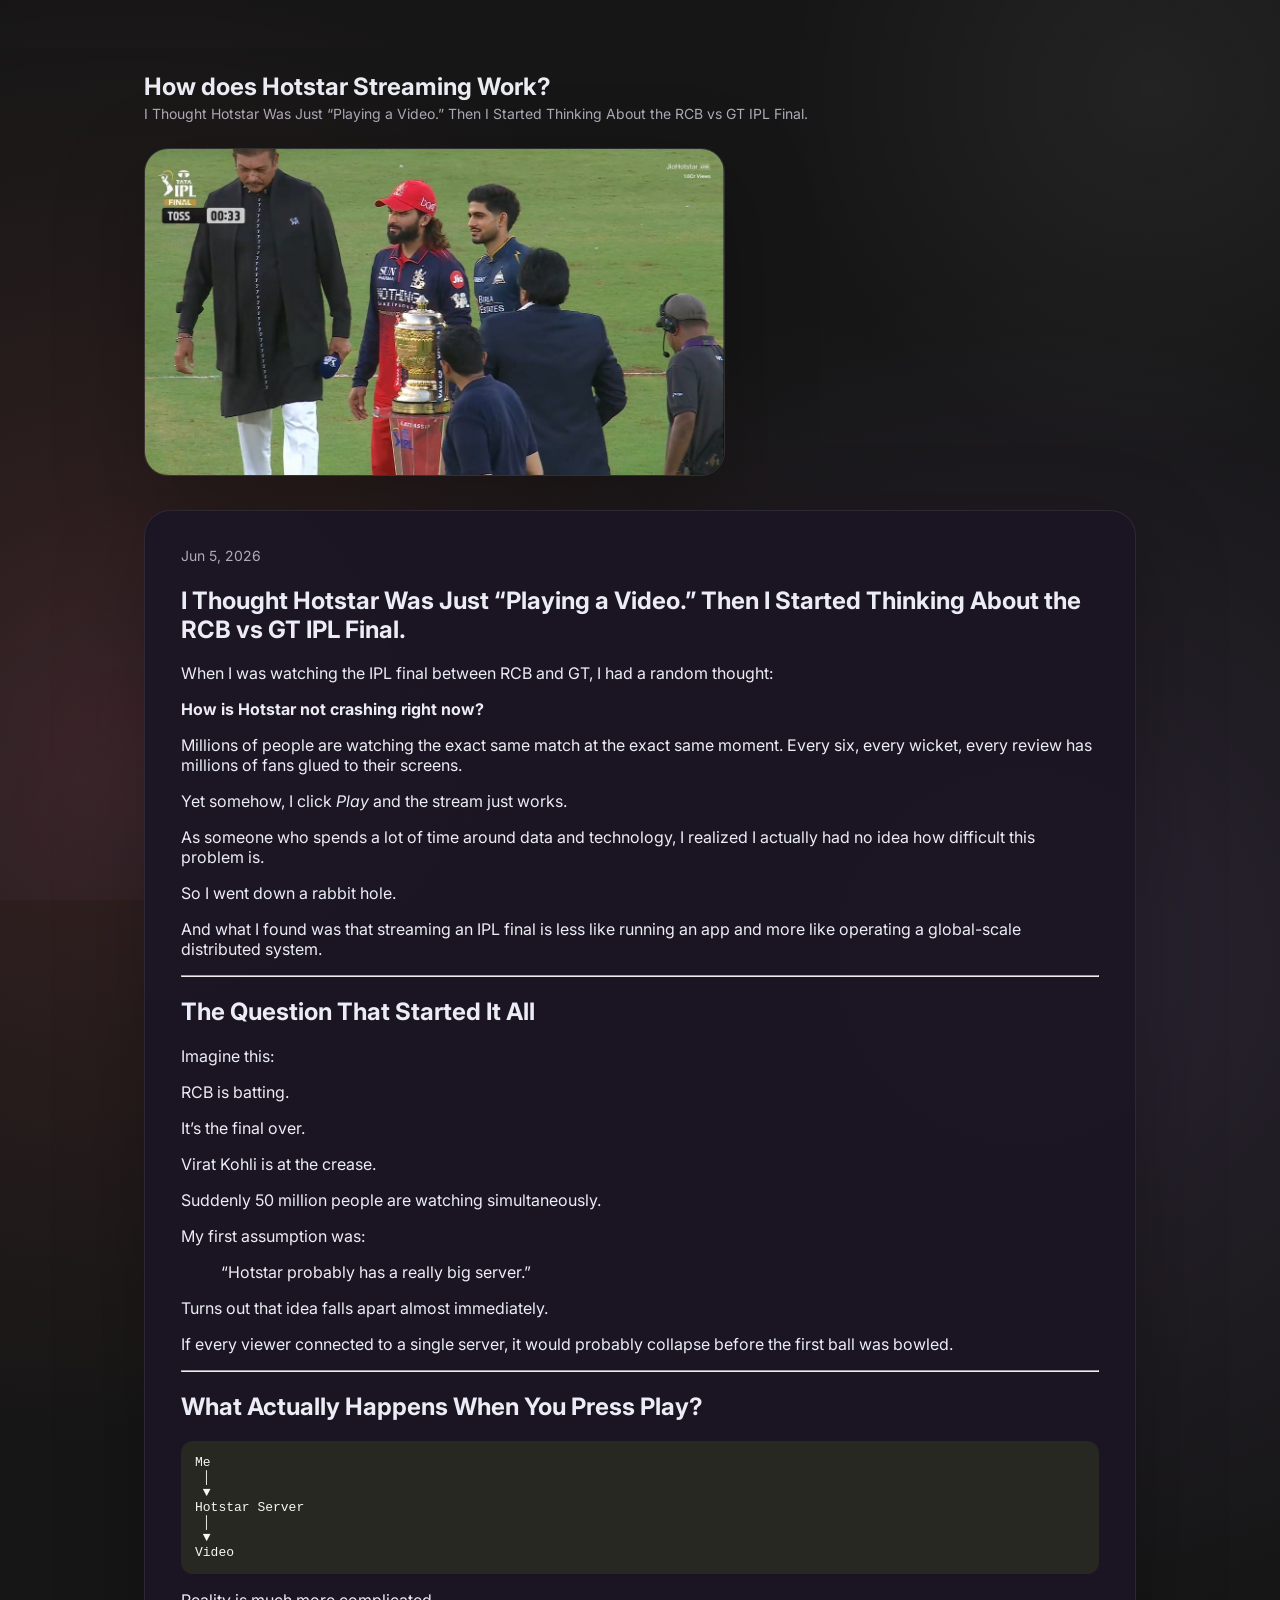
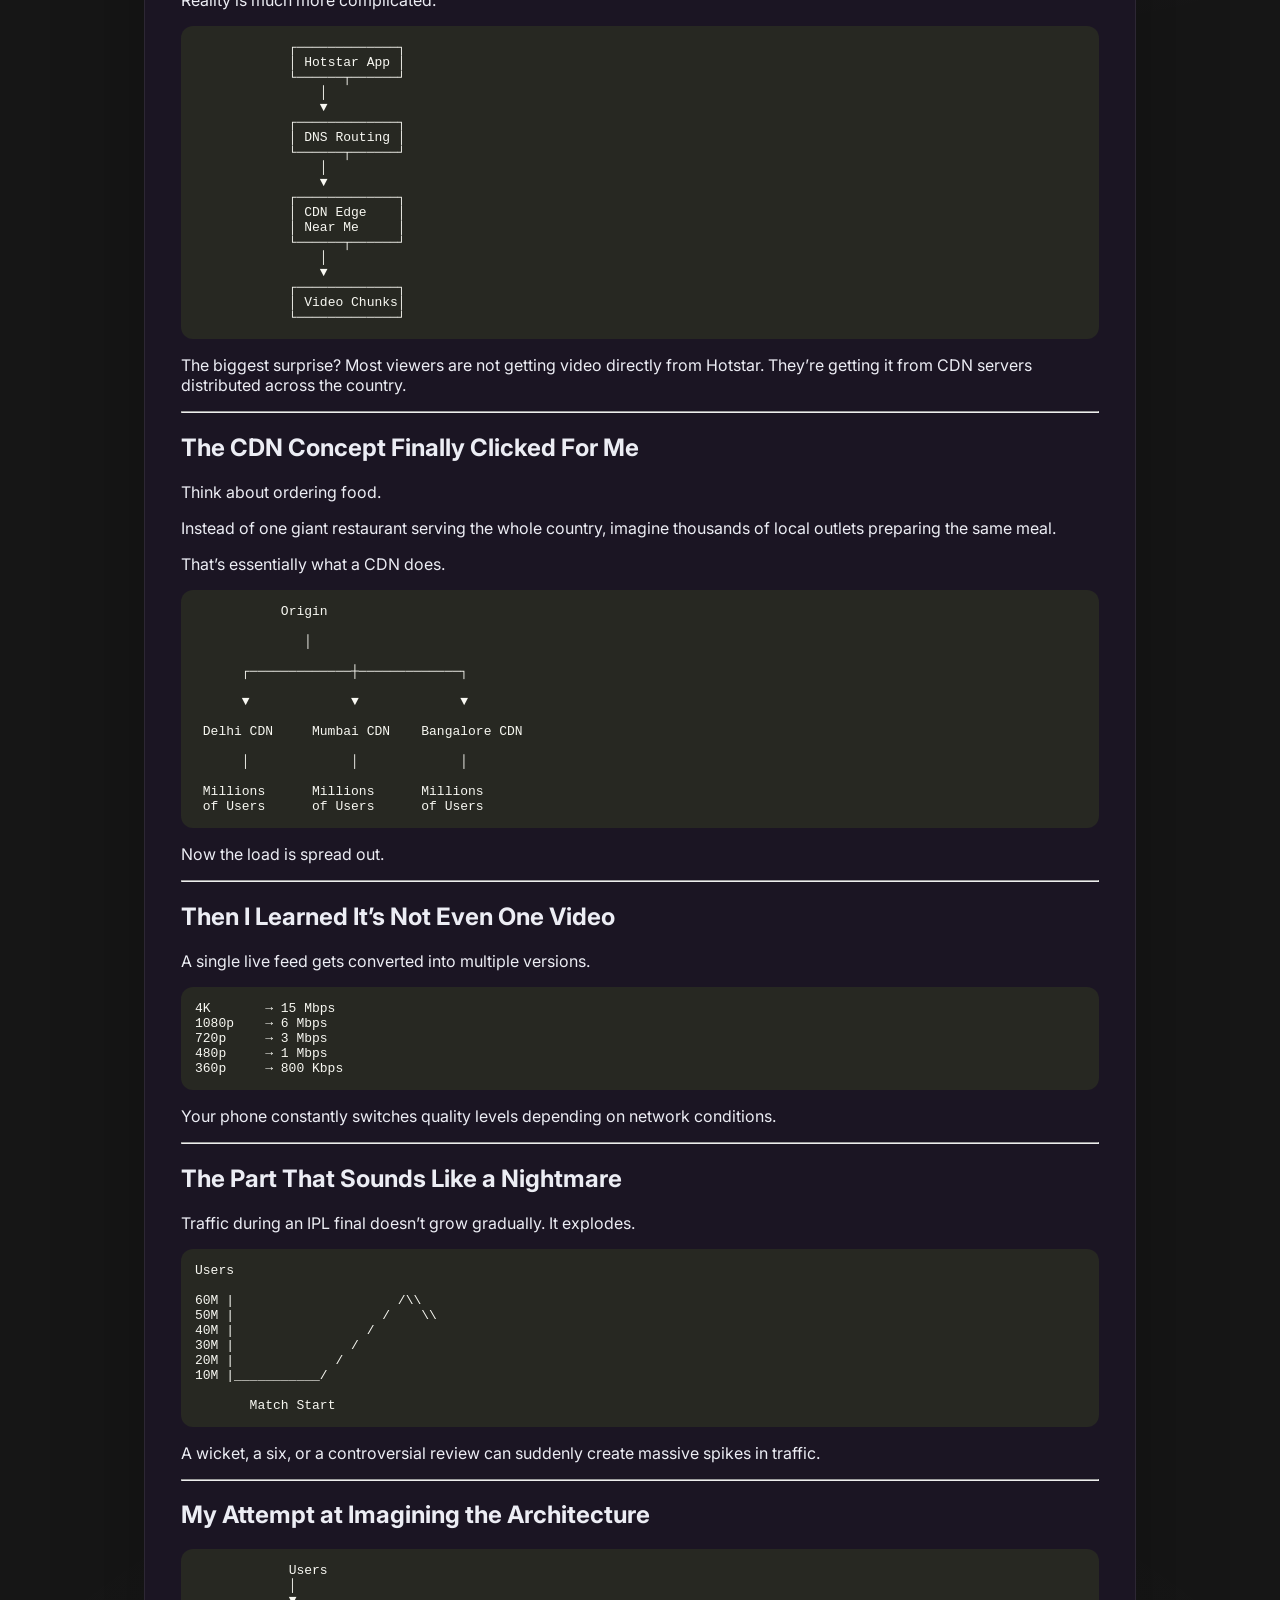
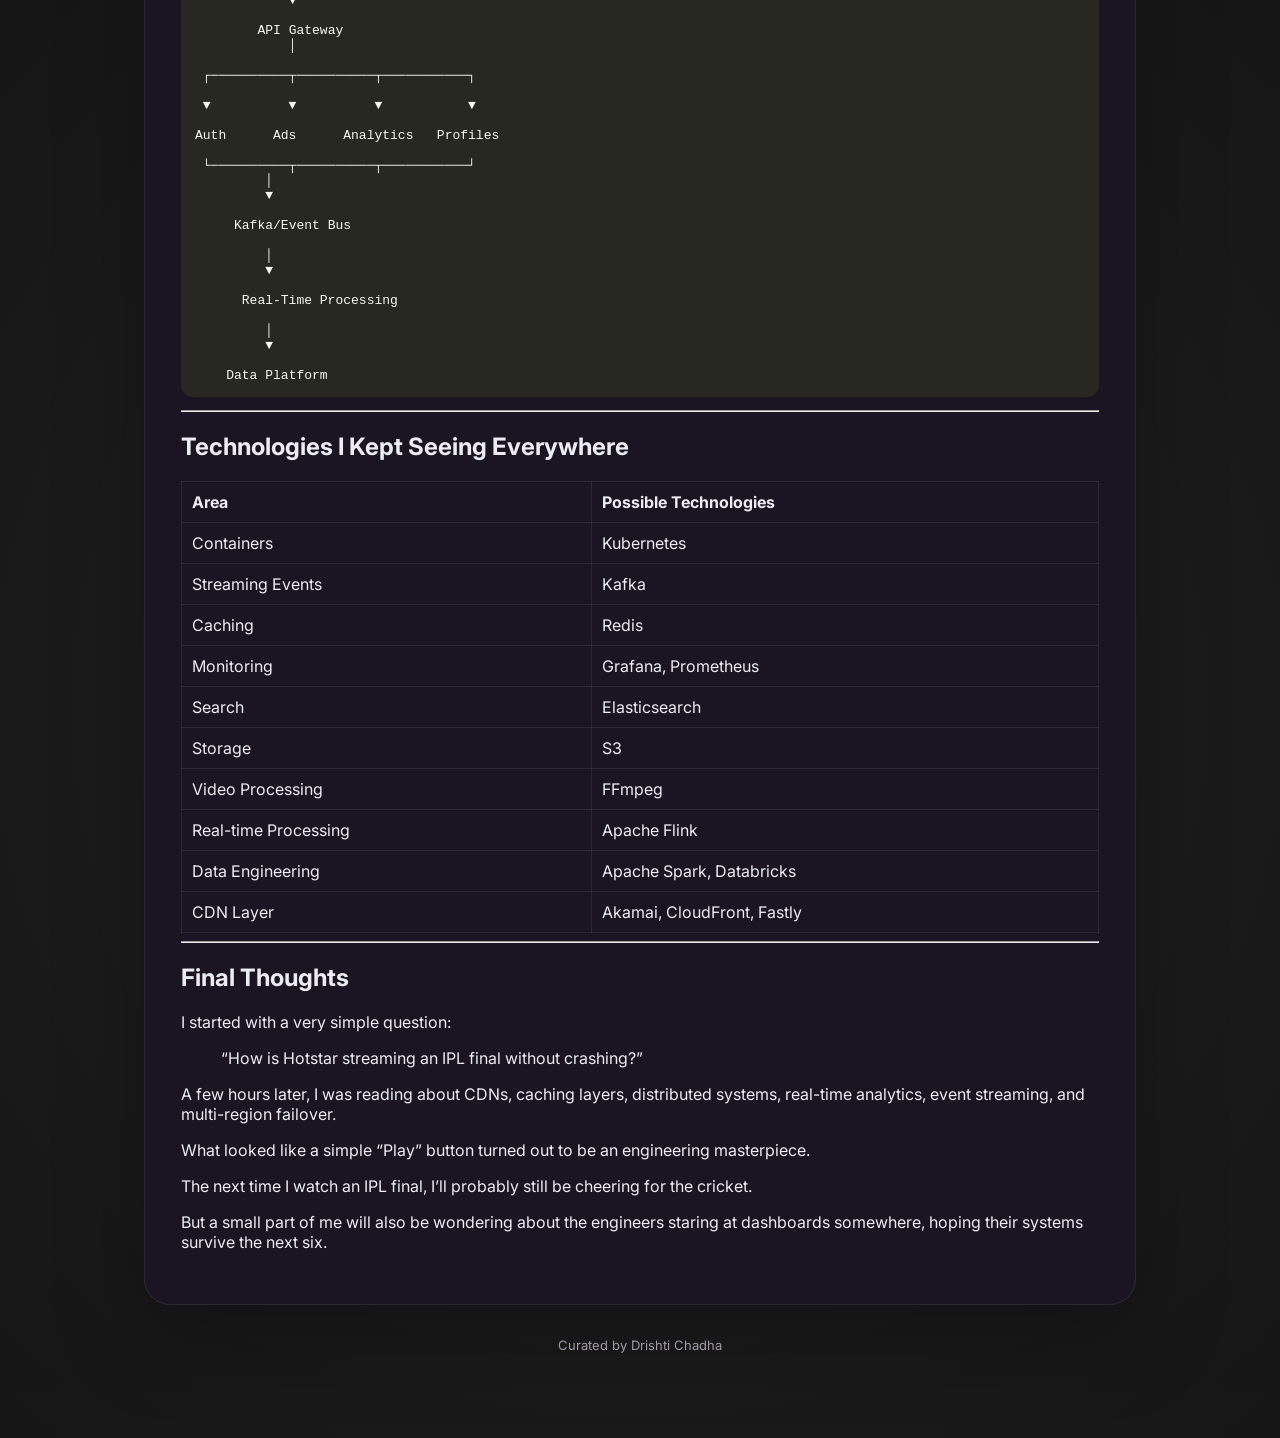
==== commit 541afcaa: "blog edits" ====
--- a/posts/hotstar-streaming/index.html
+++ b/posts/hotstar-streaming/index.html
@@ -218,18 +218,6 @@
 <p>What looked like a simple &ldquo;Play&rdquo; button turned out to be an engineering masterpiece.</p>
 <p>The next time I watch an IPL final, I&rsquo;ll probably still be cheering for the cricket.</p>
 <p>But a small part of me will also be wondering about the engineers staring at dashboards somewhere, hoping their systems survive the next six.</p>
-<p><strong>Parental Controls &amp; Profiles:</strong></p>
-<ul>
-<li>Use profiles to separate family viewing, and enable parental controls where applicable to restrict age-inappropriate content.</li>
-</ul>
-<p><strong>Troubleshooting Common Issues:</strong></p>
-<ul>
-<li>Playback errors: Sign out and sign in again, clear the app cache (on Android), or reload the web player.</li>
-<li>App crashes: Update the app, reboot your device, or reinstall if problems persist.</li>
-<li>Payment or subscription problems: Check your payment method, app store subscriptions, or contact Hotstar support with transaction details.</li>
-</ul>
-</ul>
-<p>Tell me which of these you&rsquo;d like next.</p>
 
         </article>
       </div>
